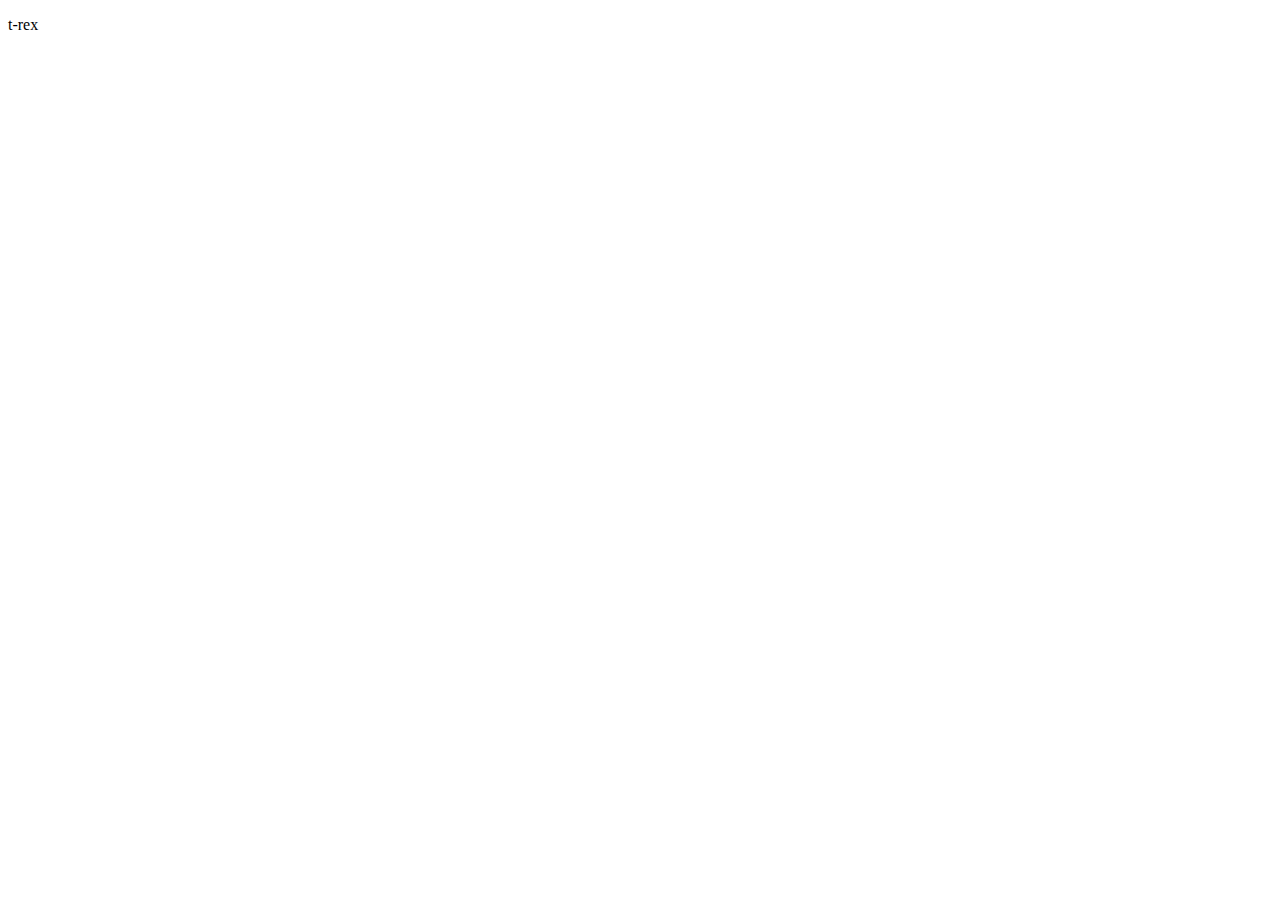
==== index.html @ 73139de1 "tes doang" ====
<!DOCTYPE html>
<html lang="en">
<head>
    <meta charset="UTF-8">
    <meta http-equiv="X-UA-Compatible" content="IE=edge">
    <meta name="viewport" content="width=device-width, initial-scale=1.0">
    <title>Document</title>
</head>
<body>
    <p>t-rex</p>
</body>
</html>
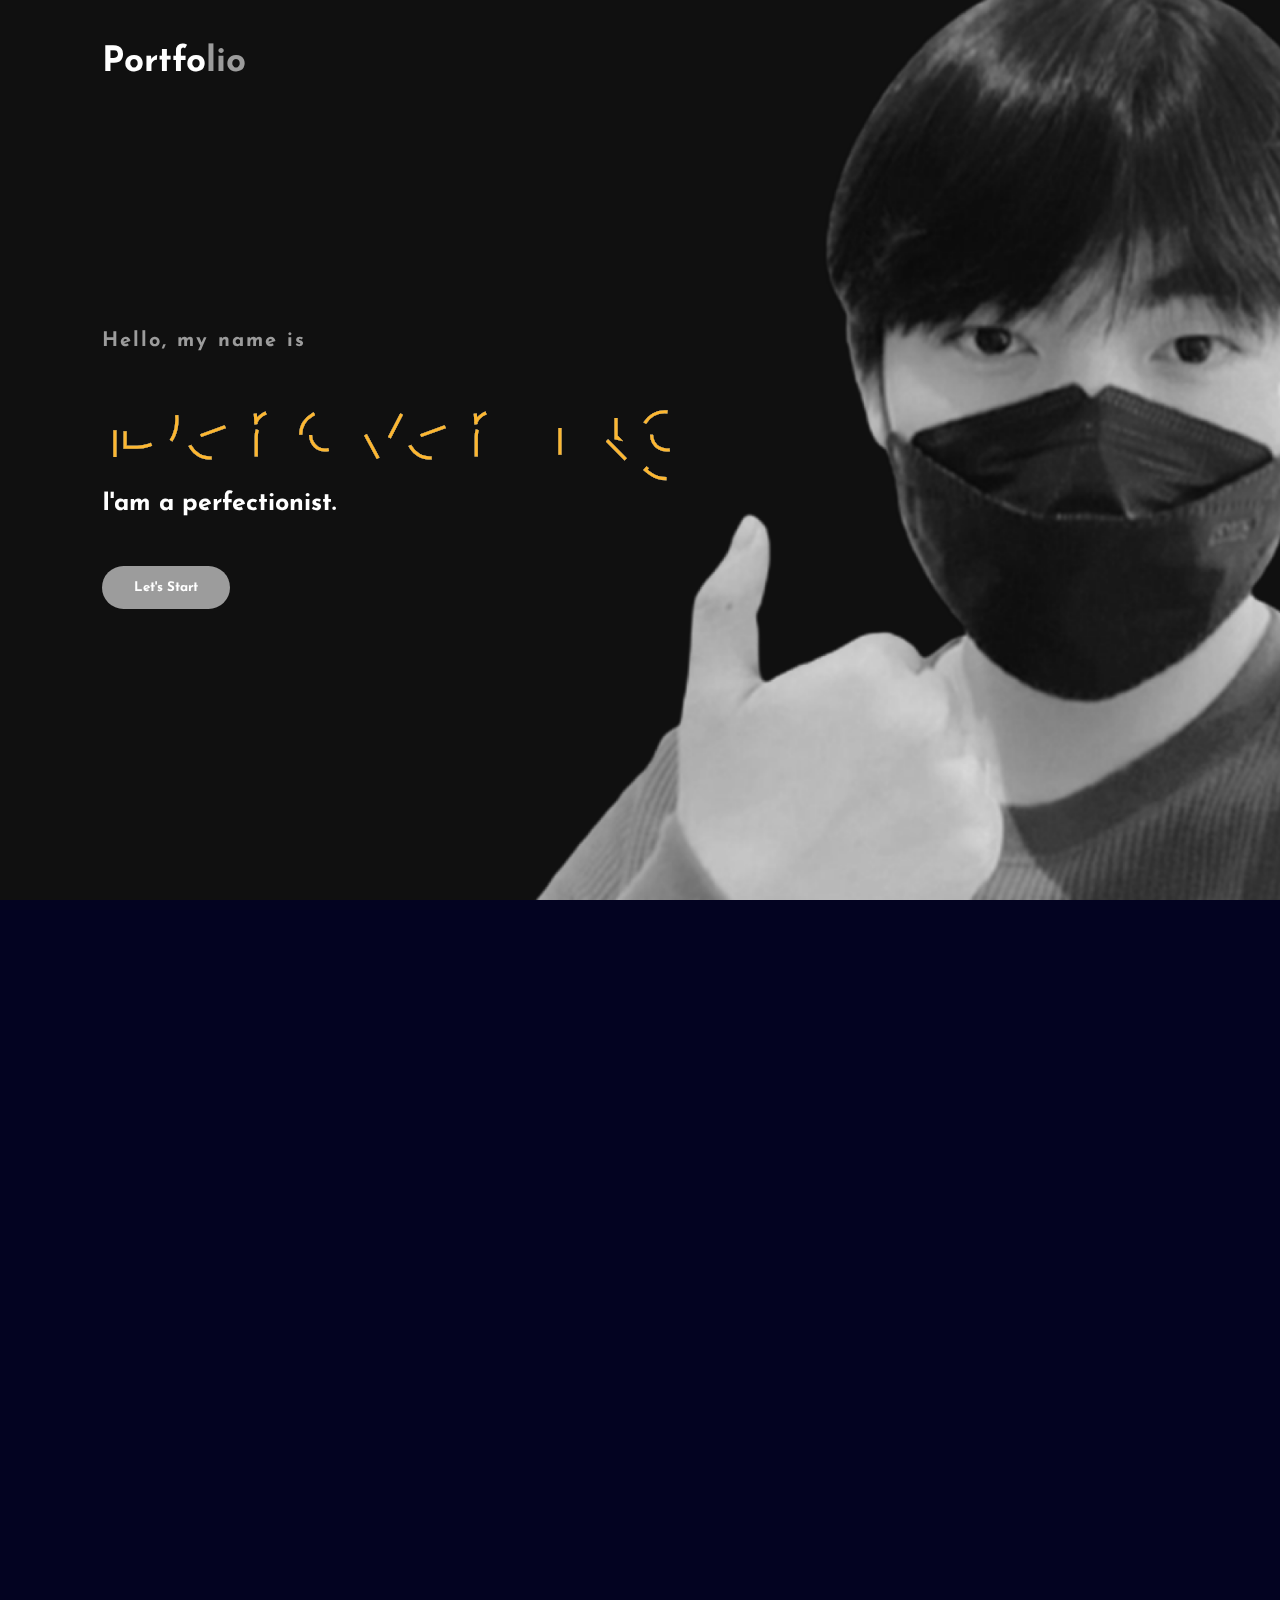
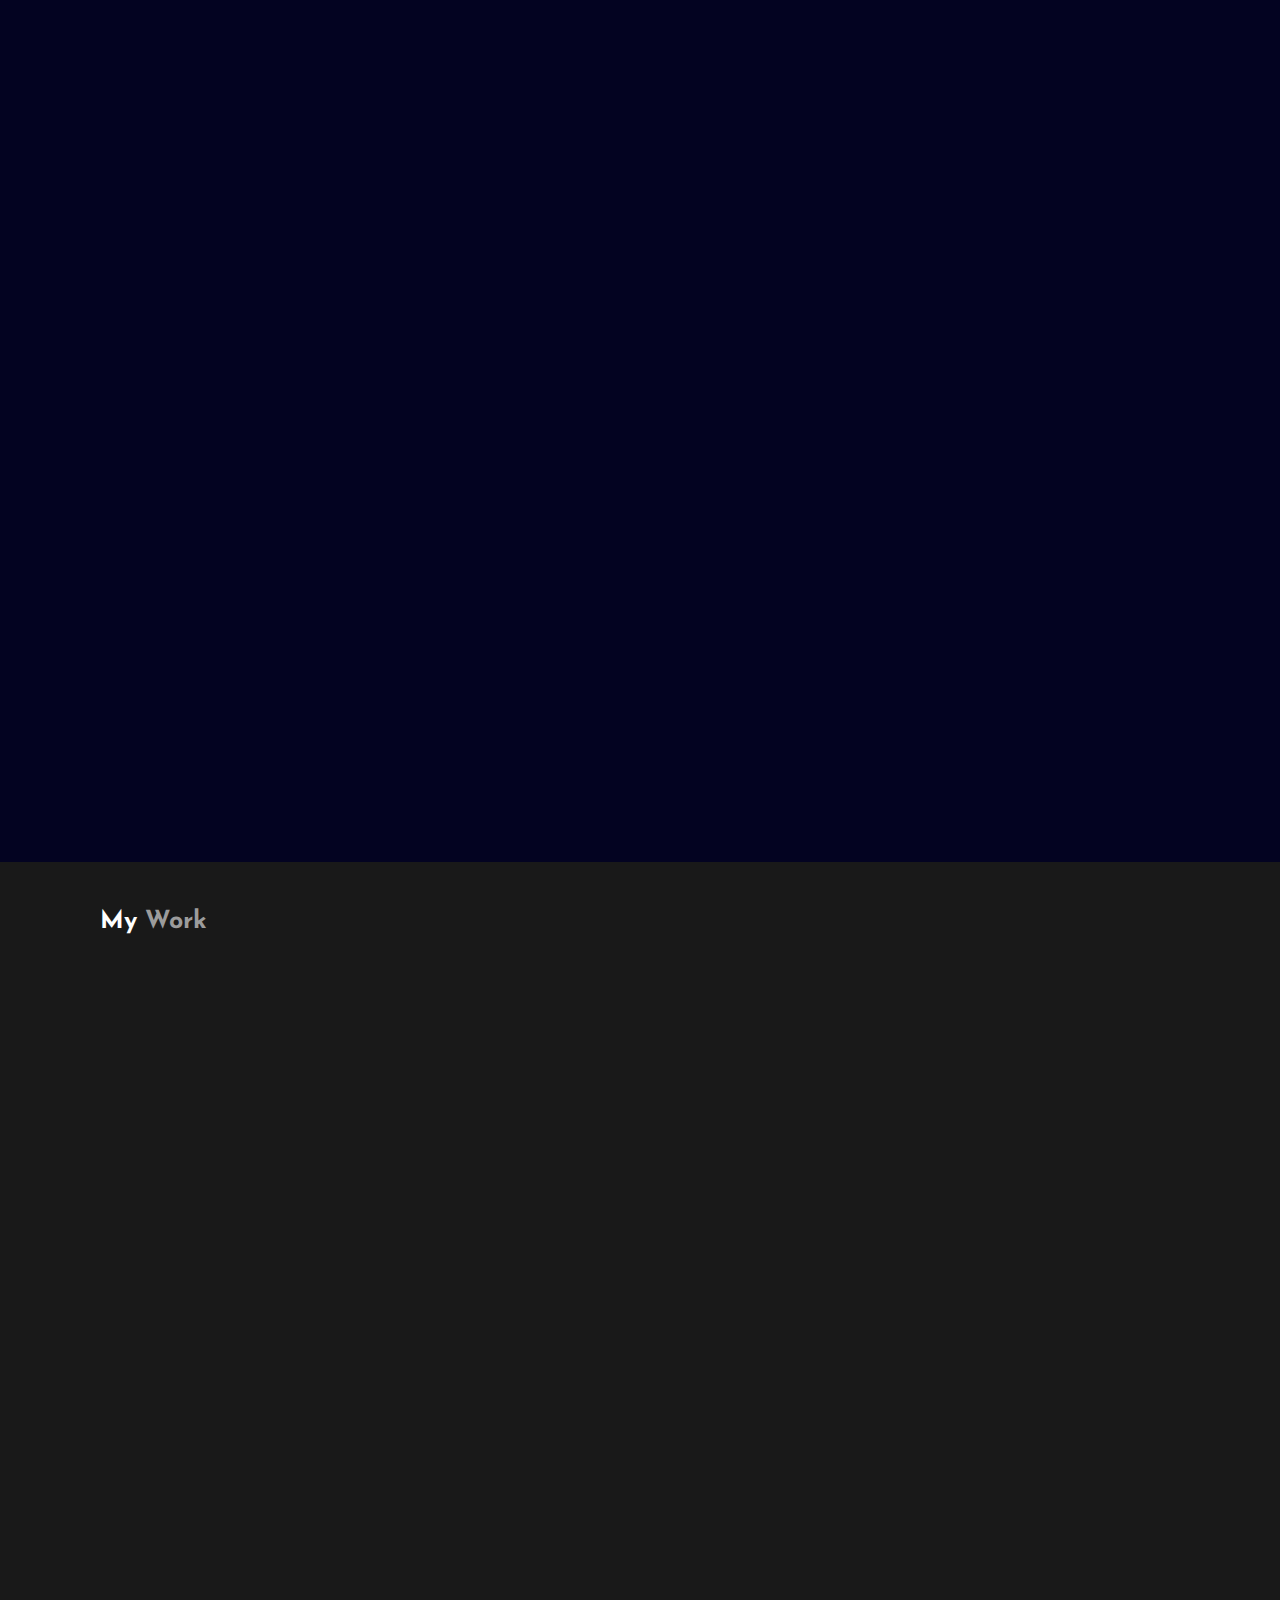
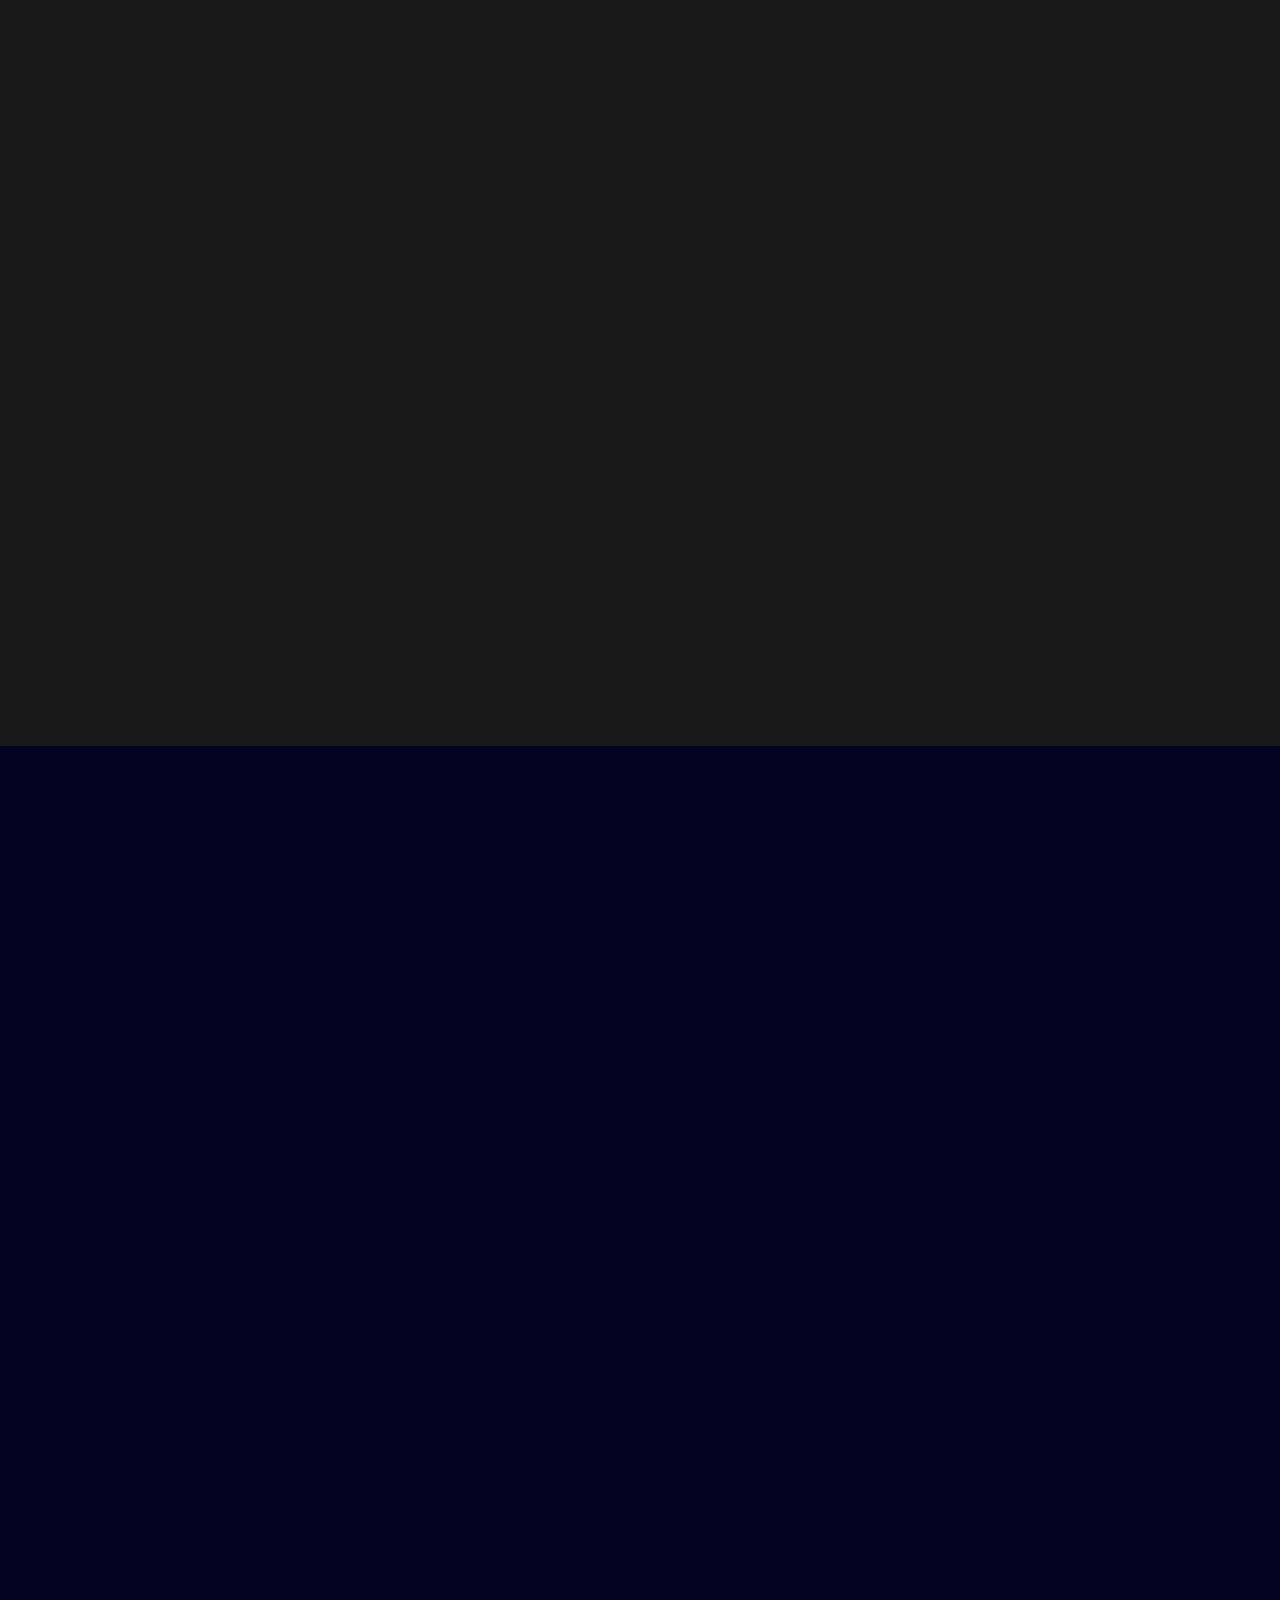
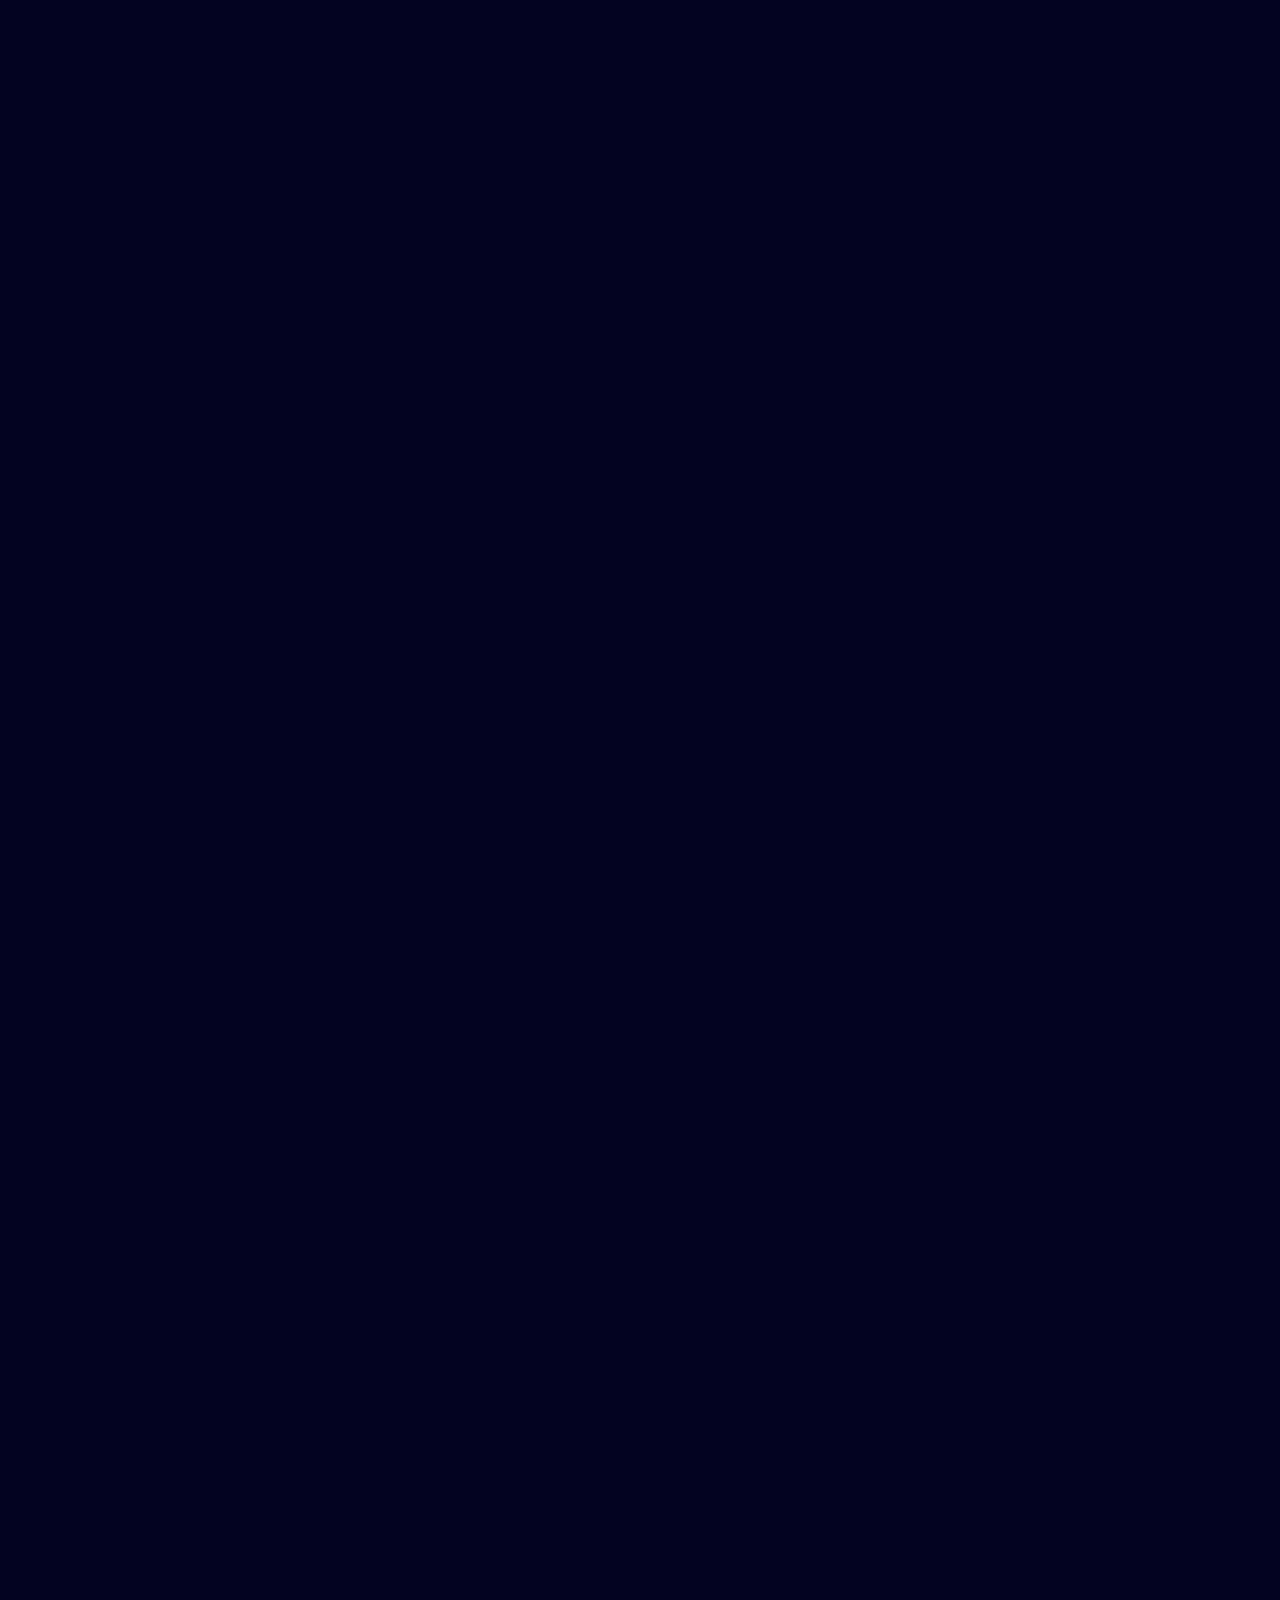
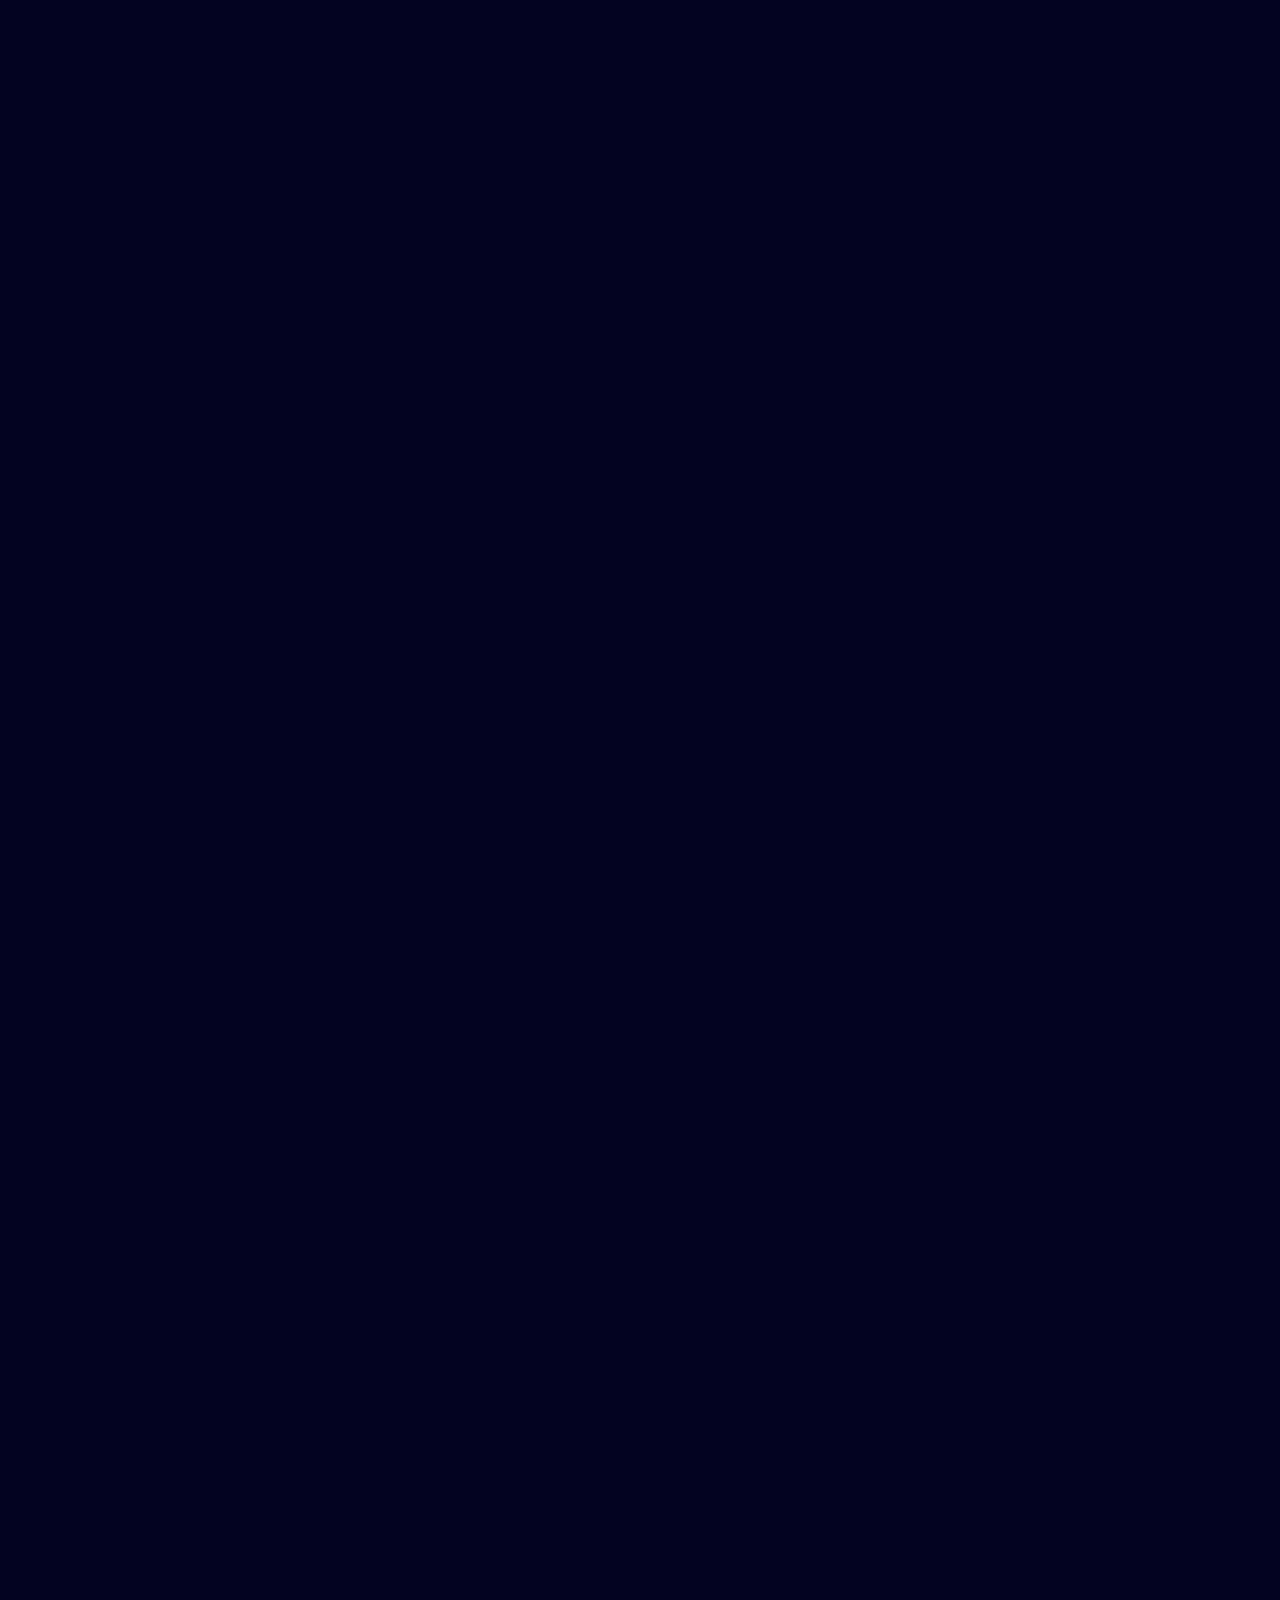
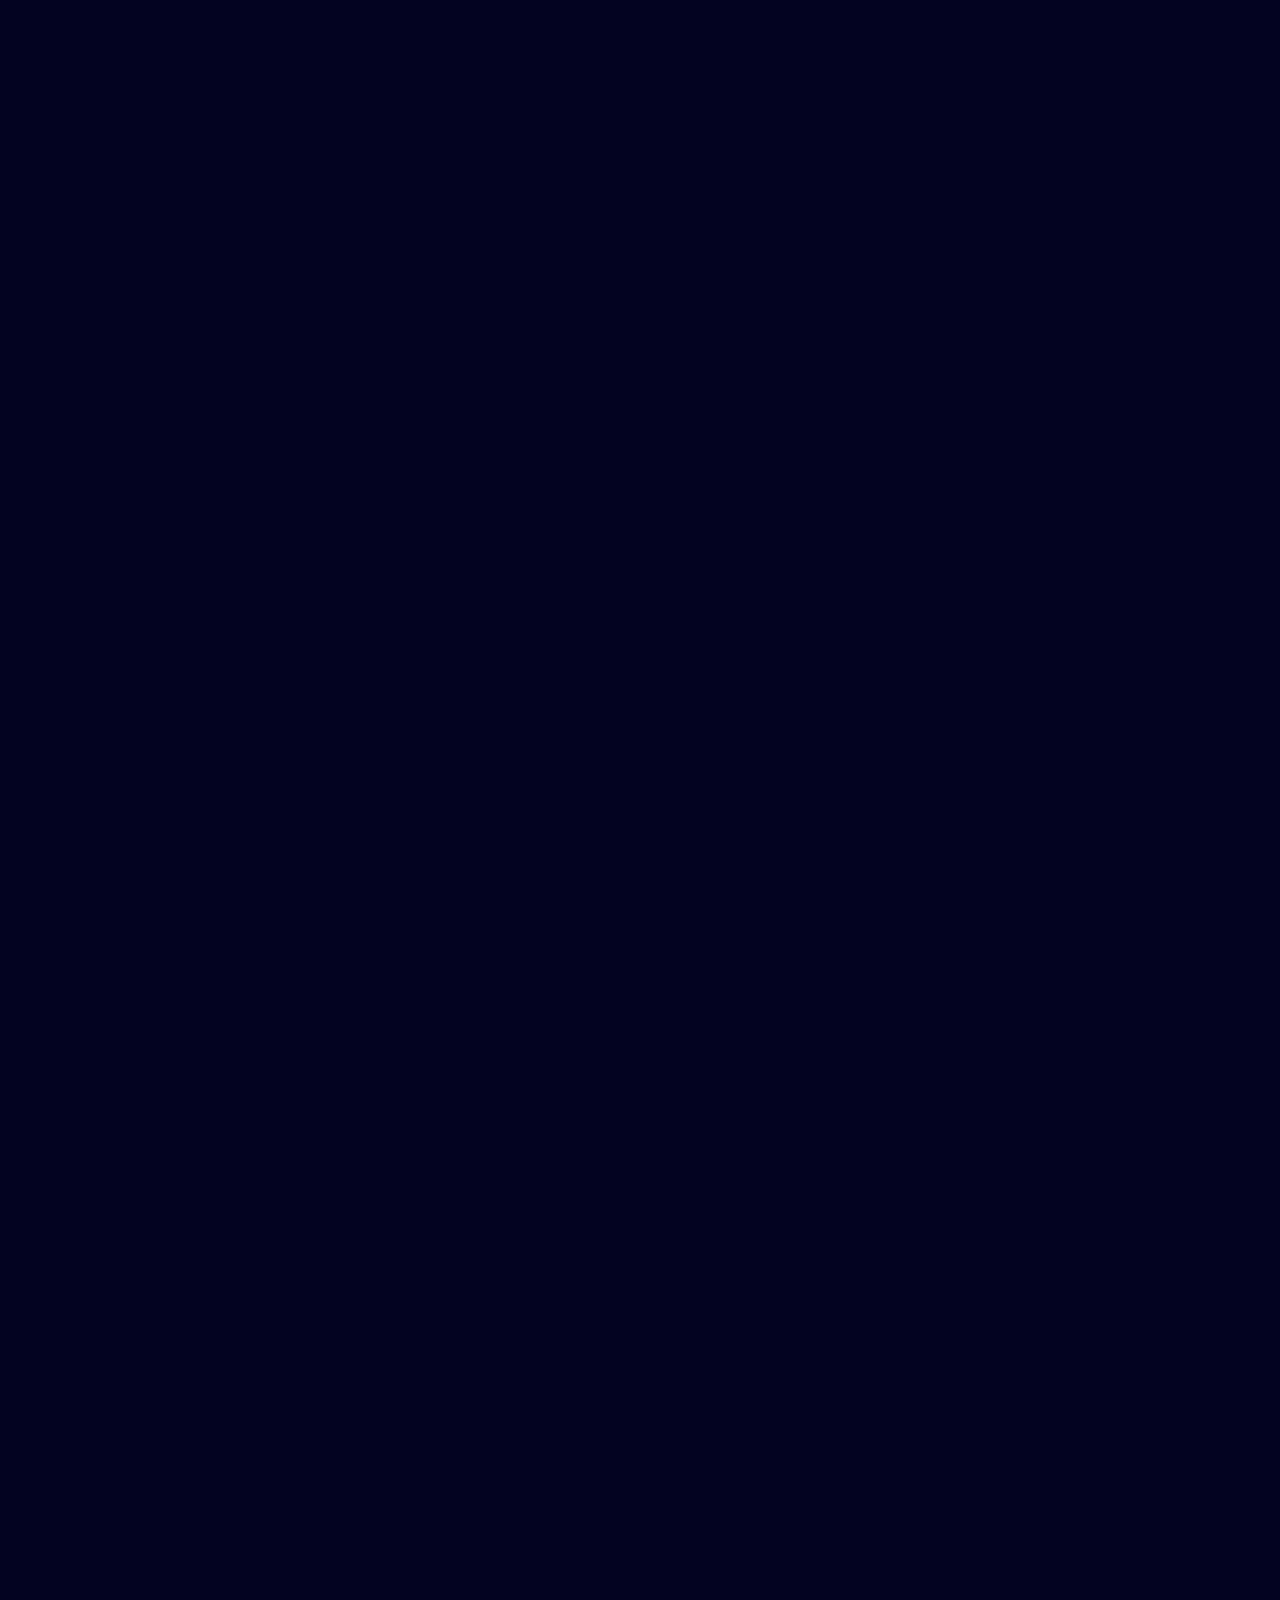
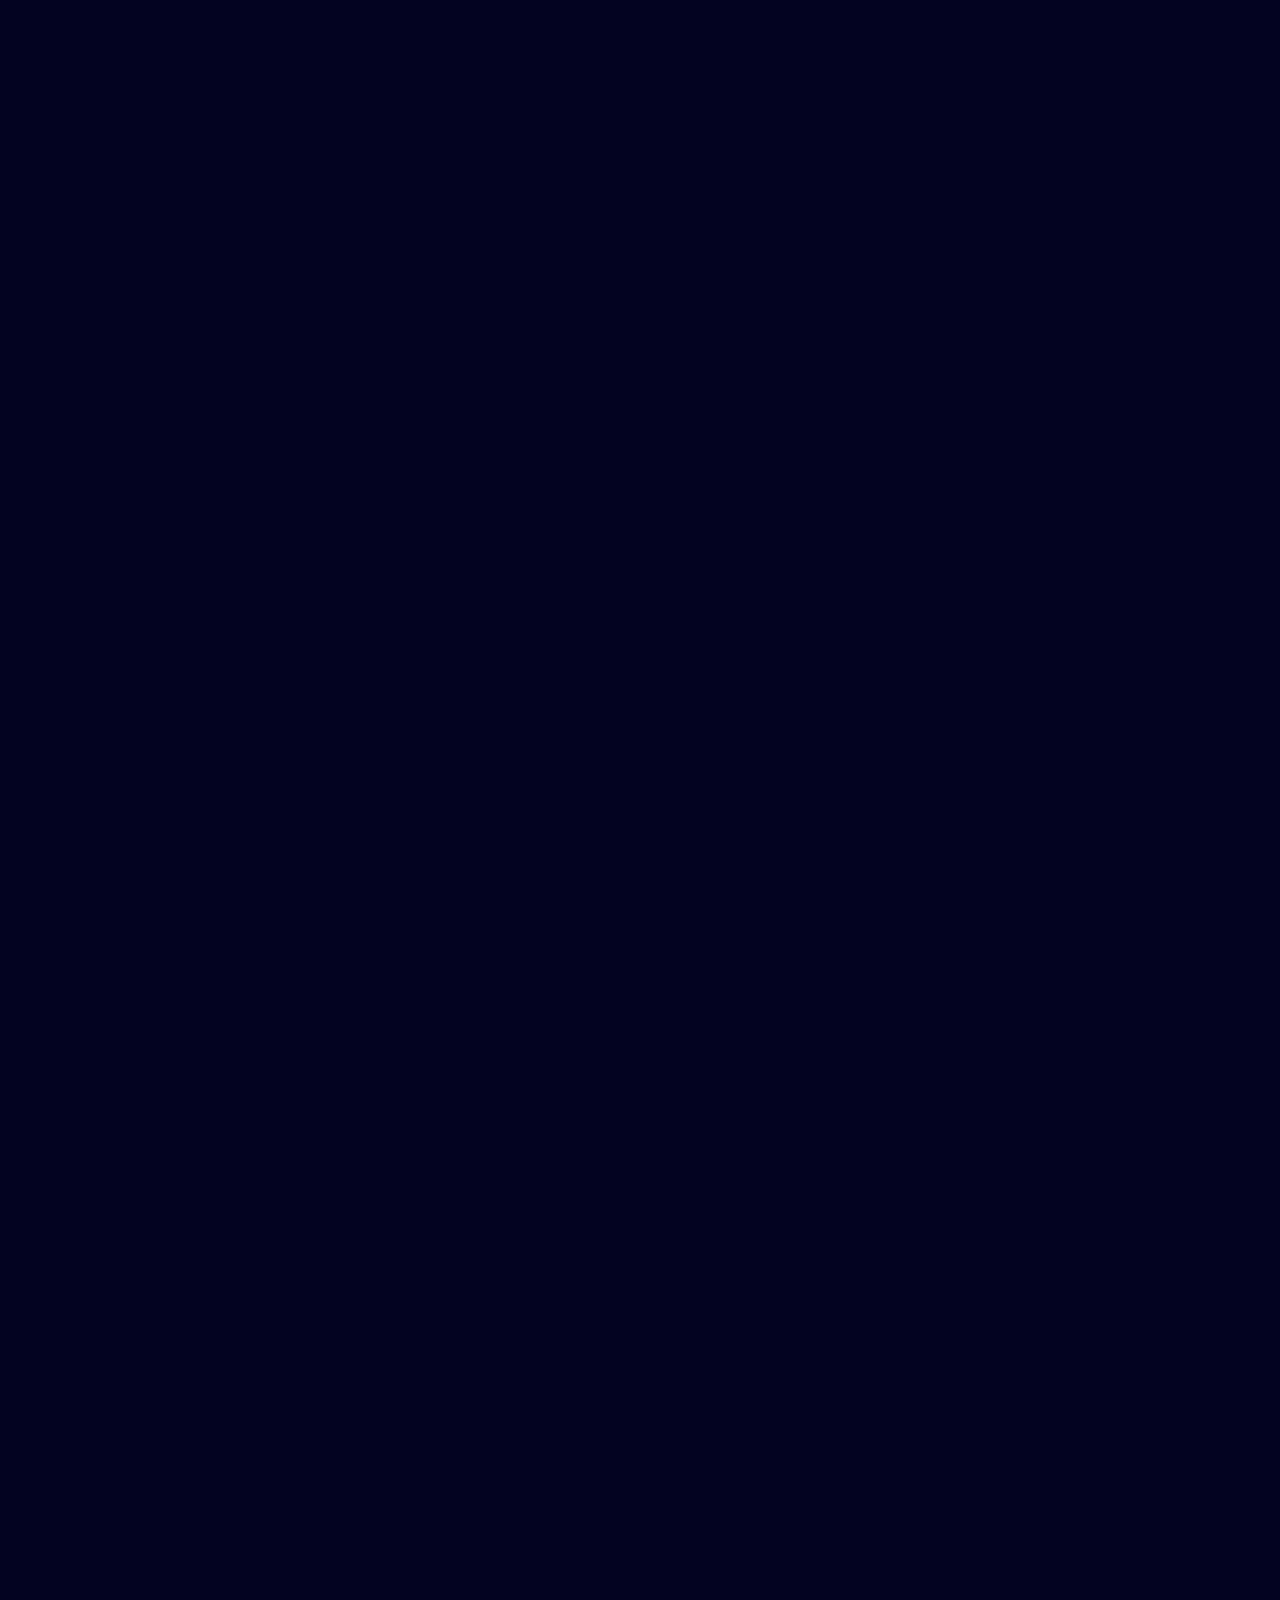
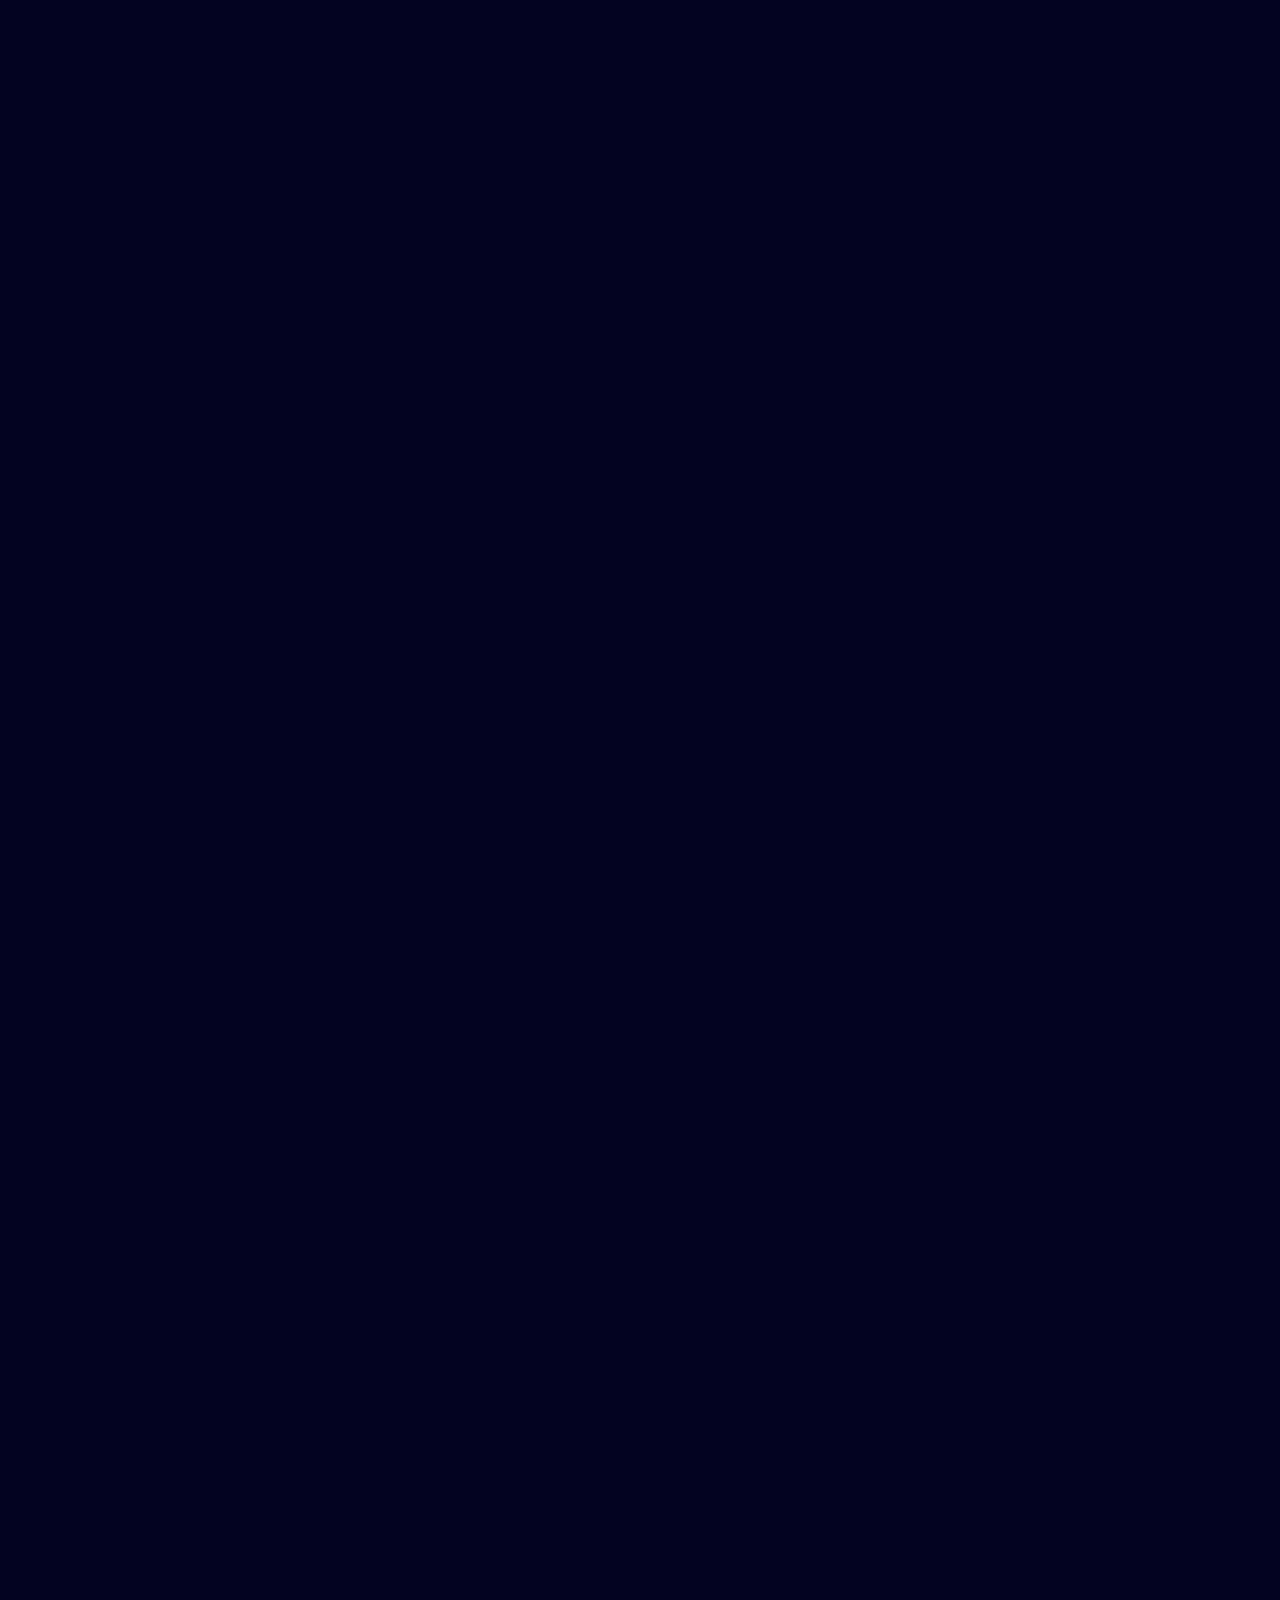
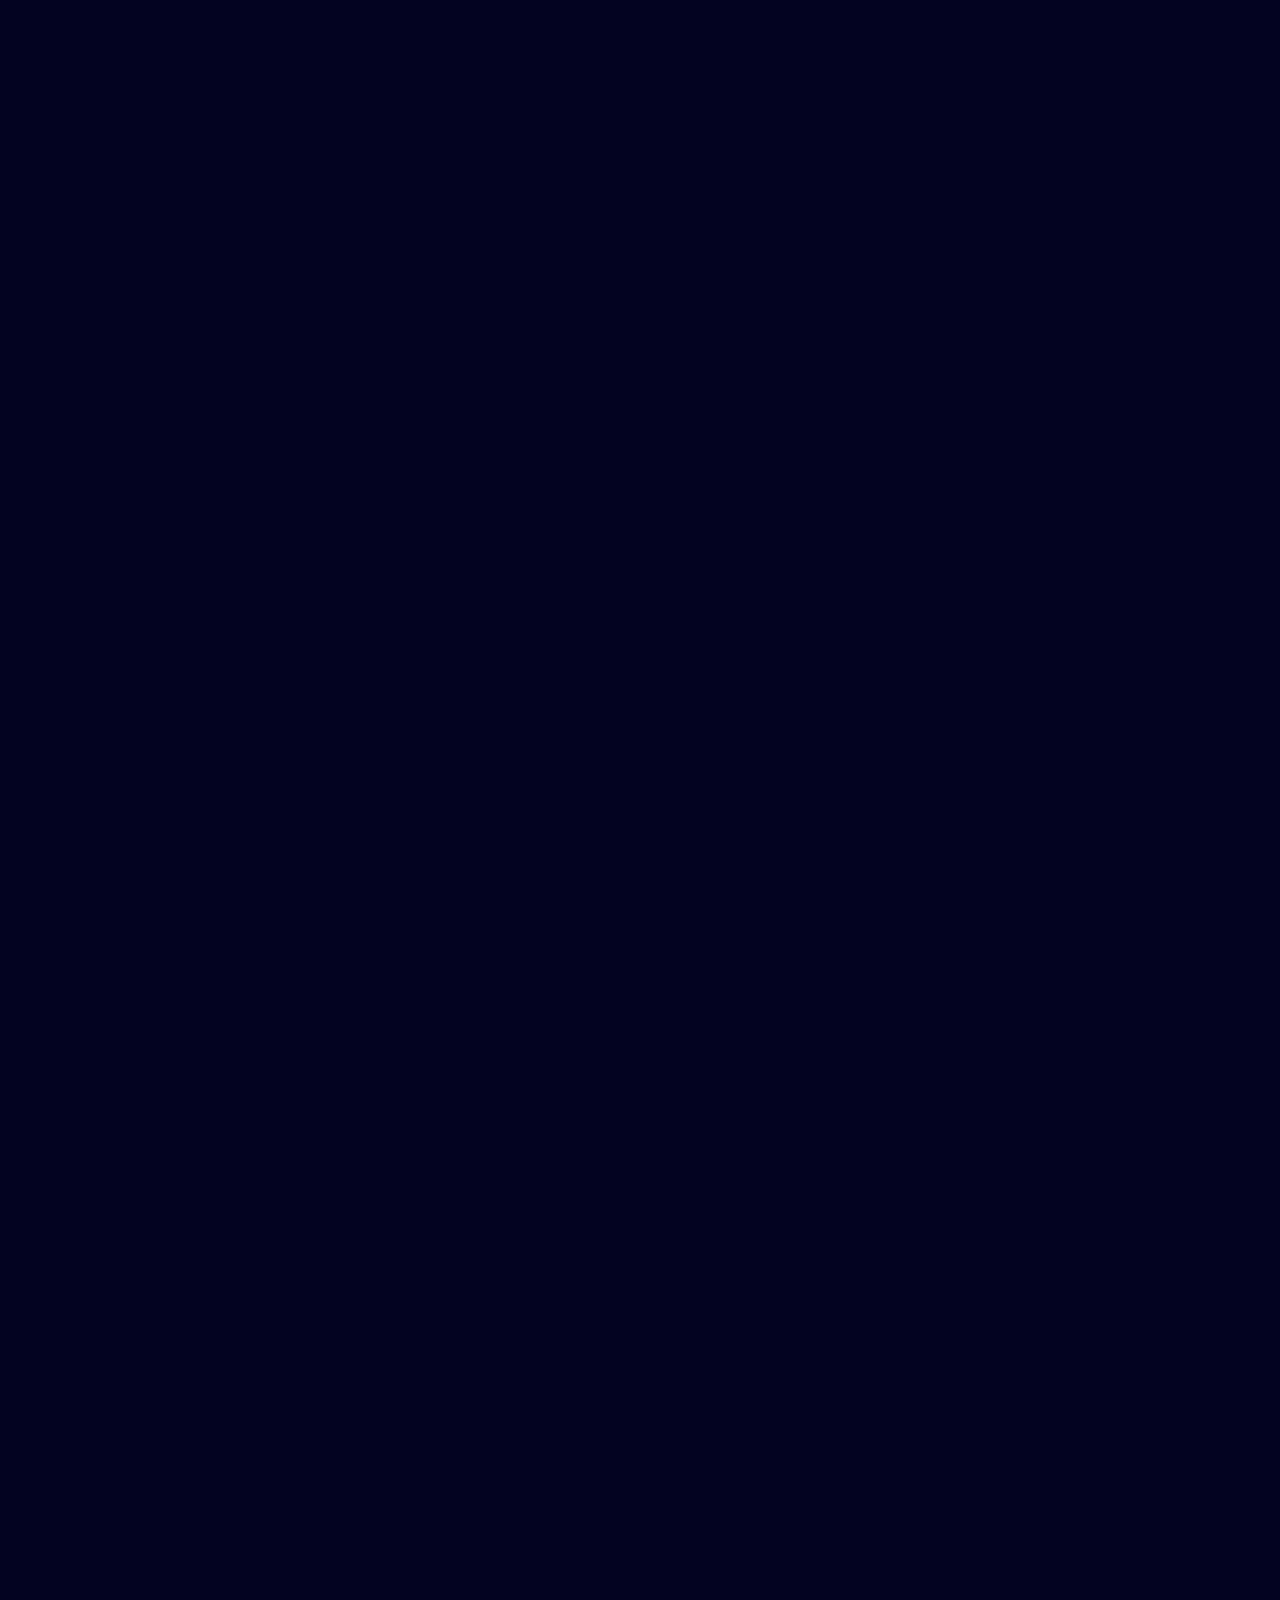
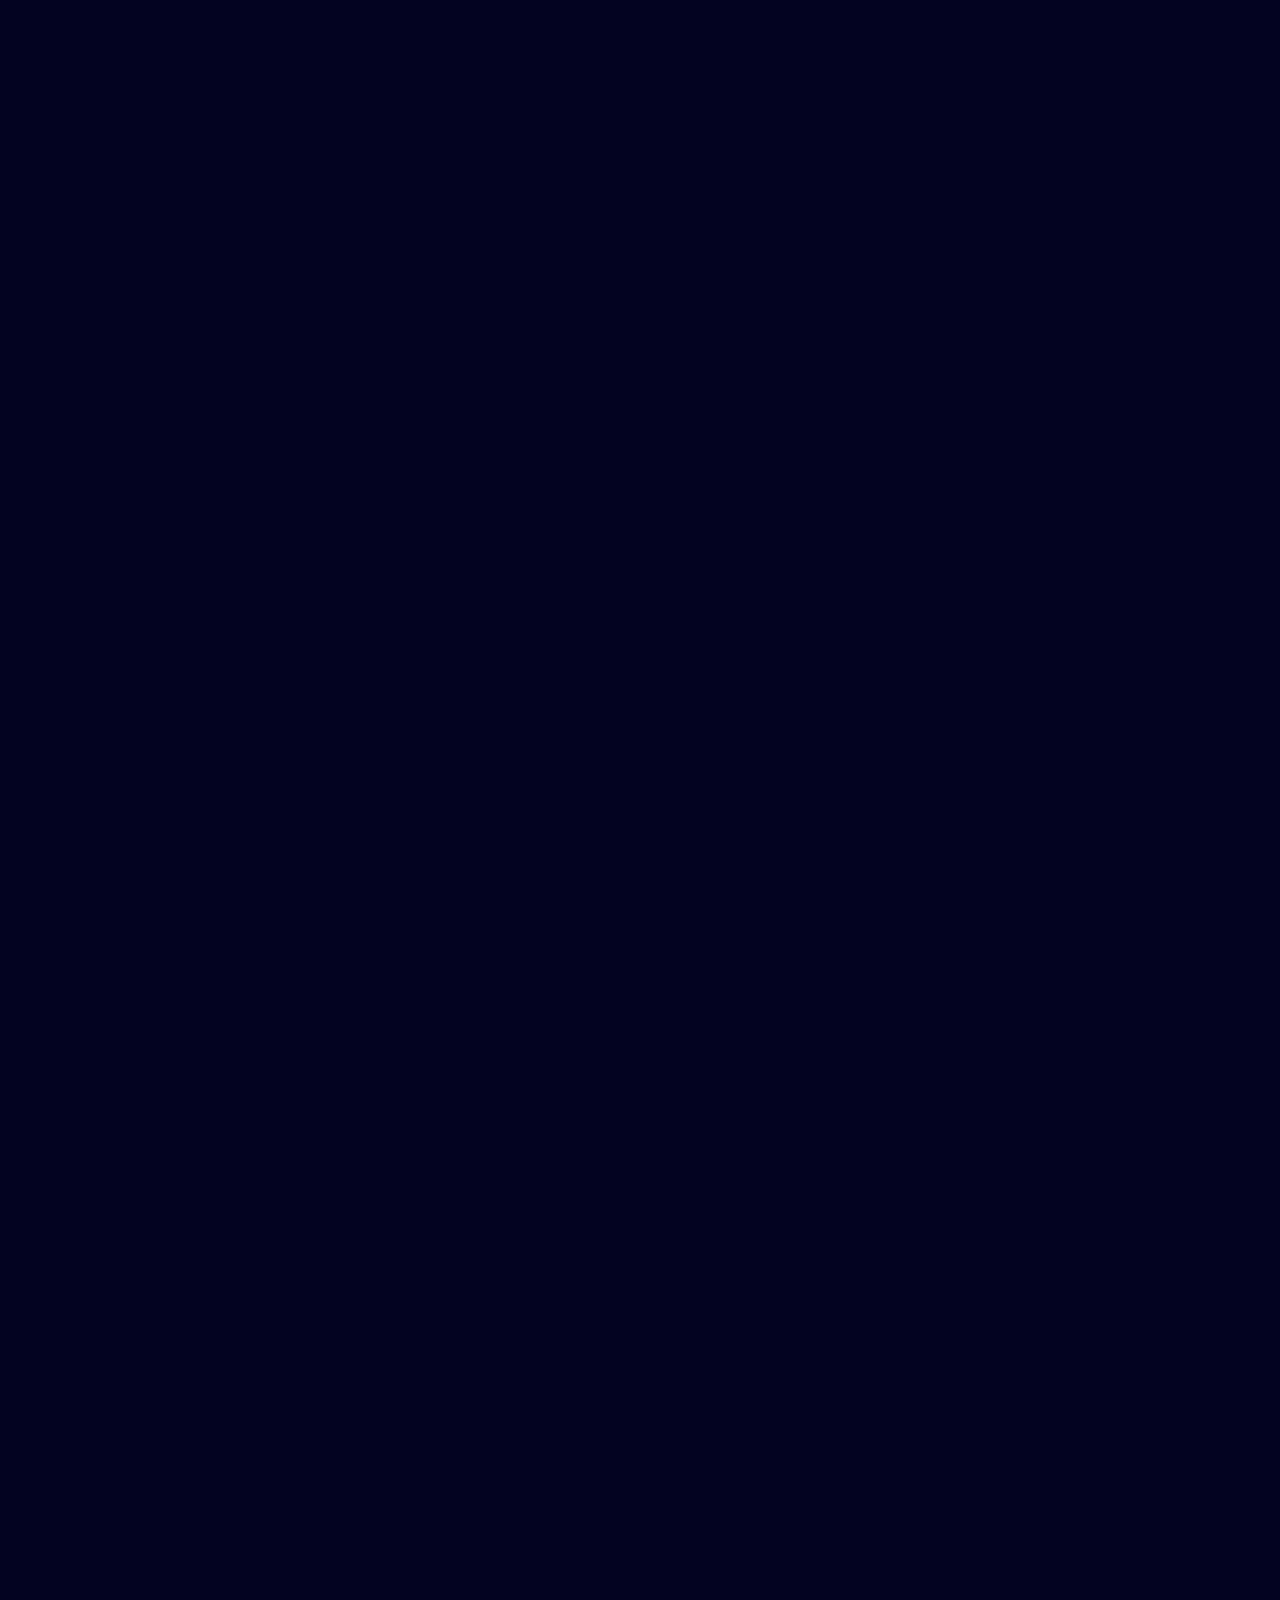
==== commit f7b1ef86: "rev 8.58 11/28/2022" ====
--- a/index.html
+++ b/index.html
@@ -1,12 +1,168 @@
 <!DOCTYPE html>
-<html lang="en">
+<html>
 <head>
-    <meta charset="UTF-8">
-    <meta http-equiv="X-UA-Compatible" content="IE=edge">
-    <meta name="viewport" content="width=device-width, initial-scale=1.0">
-    <title>Document</title>
+	<title>Portfolio</title>
+	<link rel="stylesheet" type="text/css" href="style.css">
+	<link href="https://unpkg.com/aos@2.3.1/dist/aos.css" rel="stylesheet">
+
+	<link rel="preconnect" href="https://fonts.gstatic.com">
+  <link href="https://fonts.googleapis.com/css2?family=Josefin+Sans:ital,wght@0,100;0,200;0,300;0,400;0,500;0,600;0,700;1,100;1,200;1,300;1,400;1,500;1,600;1,700&display=swap" rel="stylesheet">
+
+  <link rel="stylesheet" href="https://cdnjs.cloudflare.com/ajax/libs/font-awesome/5.15.3/css/all.min.css" integrity="sha512-iBBXm8fW90+nuLcSKlbmrPcLa0OT92xO1BIsZ+ywDWZCvqsWgccV3gFoRBv0z+8dLJgyAHIhR35VZc2oM/gI1w==" crossorigin="anonymous" referrerpolicy="no-referrer" />
+
 </head>
 <body>
-    <p>t-rex</p>
+	<!----Awal---->
+	<div class="hero" data-aos="fade-left">
+		<nav>
+			<h2 class="logo">Portfo<span>lio</span></h2>
+		</nav>
+
+		<div class="content">
+			<h4>Hello, my name is</h4>
+			<div class="container">
+				<svg viewBox="0 0 960 300">
+				  <symbol id="s-text">
+					<text text-anchor="middle" x="50%" y="80%">Denoven Ng</text>
+				  </symbol>
+			  
+				  <g class = "g-ants">
+					<use xlink:href="#s-text" class="text-copy"></use>
+					<use xlink:href="#s-text" class="text-copy"></use>
+					<use xlink:href="#s-text" class="text-copy"></use>
+					<use xlink:href="#s-text" class="text-copy"></use>
+					<use xlink:href="#s-text" class="text-copy"></use>
+				  </g>
+				</svg>
+			  </div>
+			<h3>I'am a perfectionist.</h3>
+			<div class="newslatter">
+				<a href="#about">
+				<button type="button"> Let's Start</button>
+				</a>
+			</div>
+		</div>
+	</div>
+
+	<!----About Me---->
+	<section class="about" id="about" data-aos="fade-right">
+		<div class="main">
+			<img src="image/cobain foto.png">
+			<div class="about-text">
+				<div class="c1">
+					<div class="type-text">
+					  <div class="text">
+						About
+					</div>
+					</div>
+				  </div>
+				<h5>Developer <span>& Designer</span></h5>
+				<p>I am a front-end web developer. I can provide clean code and pixel perfect design. I also make the website more & more interactive with web animations.I can provide clean code and pixel perfect design. I also make the website more & more interactive with web animations.A responsive design makes your website accessible to all users, regardless of their device.</p>
+				<a href="#service"><button type="button">Let's Move</button></a>
+			</div>
+		</div>
+	</section>
+
+	<!-----Service----------->
+	<div class="service" id="service" data-aos="fade-left">
+		<div class="title">
+			<h2>Software</h2>
+		</div>
+		<div class="box">
+			<div class="card">
+				<i class="fas fa-bars"></i>
+				<h5>Adobe Illustrator</h5>
+				<div class="pra">
+					<p>Every website should be built with two primary goals: Firstly, it needs to work across all devices. Secondly, it needs to be fast as possible.</p>
+				</div>
+			</div>
+			<div class="card">
+				<i class="far fa-user"></i>
+				<h5>Visual Code</h5>
+				<div class="pra">
+					<p>Every website should be built with two primary goals: Firstly, it needs to work across all devices. Secondly, it needs to be fast as possible.</p>
+				</div>
+			</div>
+			<div class="card">
+				<i class="far fa-bell"></i>
+				<h5>Adobe XD</h5>
+				<div class="pra">
+					<p>Every website should be built with two primary goals: Firstly, it needs to work across all devices. Secondly, it needs to be fast as possible.</p>
+				</div>
+			</div>
+		</div>
+		<div class="tombol">
+			<a href="#work"><button type="button">My Work</button></a>
+		</div>
+	</div>
+
+	<!------My Work--------->
+	<div class="work" id="work">
+		<h3 class="tulisanaja">My  <span>Work</span></h3>
+		<div class="foto1" data-aos="flip-left"><img src="image/Water.jpg" alt="">
+			<h1 class="draw">Drawing</h1>
+			<h3 class="draw1">Software<span>Procreate</span></p></h3>
+		<div class="foto2"><img src="image/Prince.jpg" alt=""></div>
+	</div>
+	</div>
+	<div class="work1" data-aos="fade-up">
+		<h1 class="draw">Design</h1>
+			<h3 class="draw1">Software<span>Adobe XD</span></p></h3>
+		<div class="foto3"><img src="image/Hotel.jpg" alt="">
+		<img class="ress" src="image/Rescuy.jpg" alt="">
+		<img class="res" src="image/Rescuy1.jpg" alt="">
+	</div>
+	</div>
+	<div class="work2" data-aos="fade-down">
+		<div class="foto5"><img src="image/bob1.jpg" alt="">
+			<h1 class="draw">Design</h1>
+			<h3 class="draw1">Software<span>AdobeXD</span></p></h3>
+		<div class="foto6"><img src="image/bab2.jpg" alt=""></div>
+	</div>
+	</div>
+	<div class="work3" data-aos="fade-up">
+		<div class="foto7"><img src="image/Mandi.png" alt="">
+			<h1 class="draw">Design</h1>
+			<h3 class="draw1">Software<span>Adobe Illustrator</span></p></h3>
+		<div class="foto8"><img src="image/mandi1.png" alt=""></div>
+	</div>
+	</div>
+	<div class="work4" data-aos="fade-down">
+		<div class="foto9"><img src="image/Ruang.png" alt="">
+			<h1 class="draw">3D Design</h1>
+			<h3 class="draw1">Software<span>Blender</span></p></h3>
+		<div class="foto10"><img src="image/phone.png" alt=""></div>
+	</div>
+	</div>
+	<div class="work5" data-aos="fade-up">
+		<div class="foto11"><img src="image/FLik.png" alt="">
+			<h1 class="draw">Design</h1>
+			<h3 class="draw1">Software<span>Adobe Illustrator</span></p></h3>
+		<div class="foto12"><img src="image/rename.png" alt=""></div>
+	</div>
+	</div>
+
+	<!------Contact Me------>
+	<div class="contact-me" data-aos="fade-right">
+		<p>Let Me Get You A Beautiful Website.</p>
+		<a class="button-two" href="#">Hire Me</a>
+	</div>
+
+	<!------footer--------->
+	<footer data-aos="fade-left">
+		<p>Denoven Ng</p>
+		<p>For more iea and inspiration you can follow me in bellow</p>
+		<div class="social">
+			<a href="#"><i class="fab fa-facebook-f"></i></a>
+			<a href="#"><i class="fab fa-instagram"></i></a>
+			<a href="#"><i class="fab fa-dribbble"></i></a>
+		</div>
+		<p class="end">ven</p>
+	</footer>
+	<script src="https://unpkg.com/aos@2.3.1/dist/aos.js"></script>
+	<script>
+		AOS.init();
+	  </script>
+	
 </body>
 </html>--- a/style.css
+++ b/style.css
@@ -0,0 +1,476 @@
+*{
+	padding: 0;
+	margin: 0;
+	font-family: 'Josefin Sans', sans-serif;
+	box-sizing: border-box;
+	scroll-behavior: smooth;
+}
+.hero{
+	height: 100vh;
+	width: 100%;
+	background-image: url(../image/FotoRil1.png);
+	background-size: cover;
+}
+nav{
+	padding-top: 45px;
+	padding-left: 8%;
+	padding-right: 8%;
+}
+.logo{
+	color: white;
+	font-size: 35px;
+}
+span{
+	color: #9C9C9C;
+}
+nav ul li a{
+	color: white;
+}
+.btn{
+	background-color:#9C9C9C;
+	color: white;
+	padding: 10px 25px;
+	border-radius: 30px;
+}
+.content{
+	position: absolute;
+	top: 50%;
+	left:8%;
+	transform: translateY(-50%);
+}
+h1{
+	color: white;
+	margin: 20px 0px 20px;
+	font-size: 75px;
+}
+h3{
+	color: white;
+	font-size: 25px;
+	margin-bottom: 50px;
+}
+h4{
+	color: #9C9C9C;
+	letter-spacing: 2px;
+	font-size: 20px;
+}
+.newslatter form{
+	width: 380px;
+	max-width: 100%;
+	position: relative;
+}
+.newslatter form input:first-child{
+	width: 100%;
+	padding: 14px 130px 14px 15px;
+	border: 2px solid #9C9C9C;
+	border-radius: 30px;
+}
+.newslatter form input:last-child{
+	padding: 10px 30px;
+	border-radius: 30px;
+	background-color:#9C9C9C;
+	color: white;
+	box-shadow: 0px 0px 5px #000, 0px 0px 15px #858585;
+	top: 6px;
+	right: 250px; 
+}
+.about{
+	width: 100%;
+	padding: 100px 0px;
+	background-color: #191919;
+}
+.about img{
+	height: auto;
+	width: 430px;
+}
+.about-text{
+	width: 550px;
+}
+.main{
+	width: 1130px;
+	max-width: 95%;
+	margin: 0 auto;
+	display: flex;
+	align-items: center;
+	justify-content: space-around;
+}
+.about-text h2{
+	color: white;
+	font-size: 75px;
+	text-transform: capitalize;
+	margin-bottom: 20px;
+}
+.about-text h5{
+	color: white;
+	letter-spacing: 2px;
+	font-size: 22px;
+	margin-bottom: 25px;
+	text-transform: capitalize;
+}
+.about-text p{
+	color: #92959B;
+	letter-spacing: 1px;
+	line-height: 28px;
+	font-size: 18px;
+	margin-bottom: 45px;
+}
+button{
+	background-color:#9C9C9C;
+	color: white;
+	text-decoration: none;
+	border: 2px solid transparent;
+	font-weight: bold;
+	padding: 13px 30px;
+	border-radius: 30px;
+	transition: .4s;
+}
+button:hover{
+	background-color: transparent;
+	border: 2px solid #9C9C9C;
+	cursor: pointer;
+}
+
+.service{
+	background: #101010;
+	width: 100%;
+	padding: 100px 0px;
+}
+.title h2{
+	color: white;
+	font-size: 75px;
+	width: 1130px;
+	margin: 30px auto;
+	text-align: left;
+}
+.box{
+	display: flex;
+	justify-content: center;
+	align-items: center;
+	min-height: 400px;
+}
+.card{
+	height: 300px;
+	width: 360px;
+	padding: 20px 35px;
+	background: #191919;
+	border-radius: 20px;
+	margin: 15px;
+	position: relative;
+	overflow: hidden;
+	text-align: center;
+}
+.card i{
+	font-size: 50px;
+	display: block;
+	text-align: center;
+	margin: 25px 0px;
+	color: #9C9C9C;
+
+}
+h5{
+	color: white;
+	font-size: 23px;
+	margin-bottom: 15px;
+}
+.pra p{
+	color: #9C9C9C;
+	font-size: 16px;
+	line-height: 27px;
+	margin-bottom: 25px;
+}
+.card .button{
+	background-color:#9C9C9C;
+	color: white;
+	text-decoration: none;
+	border: 2px solid transparent;
+	font-weight: bold;
+	padding: 9px 22px;
+	border-radius: 30px;
+	transition: .4s; 
+}
+.card .button:hover{
+	background-color: transparent;
+	border: 2px solid #9C9C9C;
+	cursor: pointer;
+}
+.contact-me{
+	width: 100%;
+	height: 290px;
+	background: #191919;
+	display: flex;
+	align-items: center;
+	flex-direction: column;
+	justify-content: center;
+}
+.contact-me p{
+	color: white;
+	font-size: 30px;
+	font-weight: bold;
+	margin-bottom: 25px;
+}
+.contact-me .button-two{
+	background-color:#9C9C9C;
+	color: white;
+	text-decoration: none;
+	border: 2px solid transparent;
+	font-weight: bold;
+	padding: 13px 30px;
+	border-radius: 30px;
+	transition: .4s; 
+}
+.contact-me .button-two:hover{
+	background-color: transparent;
+	border: 2px solid #9c9c9c;
+	cursor: pointer;
+}
+footer{
+	position: relative;
+	width: 100%;
+	height: 400px;
+	background: #101010;
+	display: flex;
+	flex-direction: column;
+	align-items: center;
+	justify-content: center;
+}
+footer p:nth-child(1){
+	font-size: 30px;
+	color: white;
+	margin-bottom: 20px;
+	font-weight: bold;
+}
+footer p:nth-child(2){
+	color: white;
+	font-size: 17px;
+	width: 500px;
+	text-align: center;
+	line-height: 26px;
+}
+.social{
+	display: flex;
+}
+.social a{
+	width: 45px;
+	height: 45px;
+	display: flex;
+	align-items: center;
+	justify-content: center;
+	background:  #9C9C9C;
+	border-radius: 50%;
+	margin: 22px 10px;
+	color: white;
+	text-decoration: none;
+	font-size: 20px;
+	transition: 0.3s;
+}
+.social a:hover{
+	transform: scale(1.3);
+	transition: .3s;
+}
+.end{
+	position: absolute;
+	color:#9C9C9C;
+	bottom: 35px;
+	font-size: 14px; 
+}
+.tombol{
+	margin-left: 80.5%;
+}
+.work{
+	width: 100%;
+	background-color: #191919;
+	padding-top: 3vh;
+}
+.tulisanaja{
+    width: 100%;
+	padding: 20px 100px;
+	background-color: #191919;
+}
+.foto1 img{
+	height: 50vh;
+	margin-left: 15%;
+}
+.foto2 img{
+	height: 70vh;
+	margin-left: 50%;
+	padding-bottom: 8%;
+}
+.draw{
+	padding-top: 3%;
+	text-align: center;
+}
+.draw1{
+	padding-bottom: 2%;
+	text-align: center;
+}
+.work1{
+	width: 100%;
+	padding: 100px 0px;
+	background-color: #101010;
+}
+.foto3{
+	margin-left: 21%;
+}
+.ress{
+	height: 216.5vh;
+}
+.res{
+	height: 291vh;
+}
+.work2{
+	width: 100%;
+	padding: 100px 0px;
+	background-color: #191919;
+}
+.resting{
+	height: 60vh;
+	margin-left: 10%;
+}
+.foto5 img{
+	height: 60vh;
+	margin-left: 10%;
+}
+.foto6 img{
+	height: 63vh;
+	margin-left: 33%;
+}
+.work3{
+	width: 100%;
+	padding: 100px 0px;
+	background-color: #101010;
+}
+.foto7 img{
+	height: 100vh;
+	margin-left: 15%;
+}
+.foto8 img{
+	height: 100vh;
+	margin-left: 43%;
+}
+.work4{
+	width: 100%;
+	padding: 100px 0px;
+	background-color: #191919;
+}
+.foto9 img{
+	height: 80vh;
+	margin-left: 10%;
+}
+.foto10 img{
+	height: 58vh;
+	margin-left: 38%;
+}
+.work5{
+	width: 100%;
+	padding: 100px 0px;
+	background-color: #101010;
+}
+.foto11 img{
+	height: 100vh;
+	margin-left: 15%;
+}
+.foto12 img{
+	height: 100vh;
+	margin-left: 43%;
+}
+@import url(https://fonts.googleapis.com/css?family=Montserrat);
+
+html, body{
+  height: 100%;
+  font-weight: 800;
+  margin: 0;
+  padding: 0;
+}
+
+body{
+  background: #030321;
+  font-family: Arial;
+}
+.content h4{
+	position: relative;
+	top: 40px ;
+}
+.container {
+  display: flex;
+  height: 100%;
+  align-items: center;
+  height: 180px;
+}
+
+svg {
+    display: block;
+    font: 10.5em 'Montserrat';
+    width: 600px;
+}
+
+.text-copy {
+    fill: none;
+    stroke: white;
+    stroke-dasharray: 6% 29%;
+    stroke-width: 5px;
+    stroke-dashoffset: 0%;
+    animation: stroke-offset 5.5s infinite linear;
+}
+
+.text-copy:nth-child(1){
+	stroke: #9C9C9C;
+	animation-delay: -1;
+}
+
+.text-copy:nth-child(2){
+	stroke: white;
+	animation-delay: -2s;
+}
+
+.text-copy:nth-child(3){
+	stroke: #232B2B;
+	animation-delay: -3s;
+}
+
+.text-copy:nth-child(4){
+	stroke: #414A4C;
+	animation-delay: -4s;
+}
+
+.text-copy:nth-child(5){
+	stroke: #FDB731;
+	animation-delay: -5s;
+}
+
+@keyframes stroke-offset{
+	100% {stroke-dashoffset: -35%;}
+}
+body {
+	padding: 0;
+	margin :0;
+	color:#fff;
+  }
+  .type-text {
+	width:40px;
+	letter-spacing:2px;
+	overflow:hidden;
+	font-size:80px;
+	text-align:right;
+	border-right :4px solid #fff;
+	padding : 3px 0px;
+	animation : type 2.9s ease , blink .6s ease-out;
+	animation-iteration-count :infinite ;
+  }
+  @keyframes blink {
+	0% {
+	}
+	 100% {
+		 border-right :4px solid #000;
+  
+	}
+  }
+  @keyframes type {
+	0% {
+	  opacity: 0;
+	}
+	10% {
+	  opacity: 1;
+	}
+	 100% {
+	  width: 300px;
+	}
+  }
